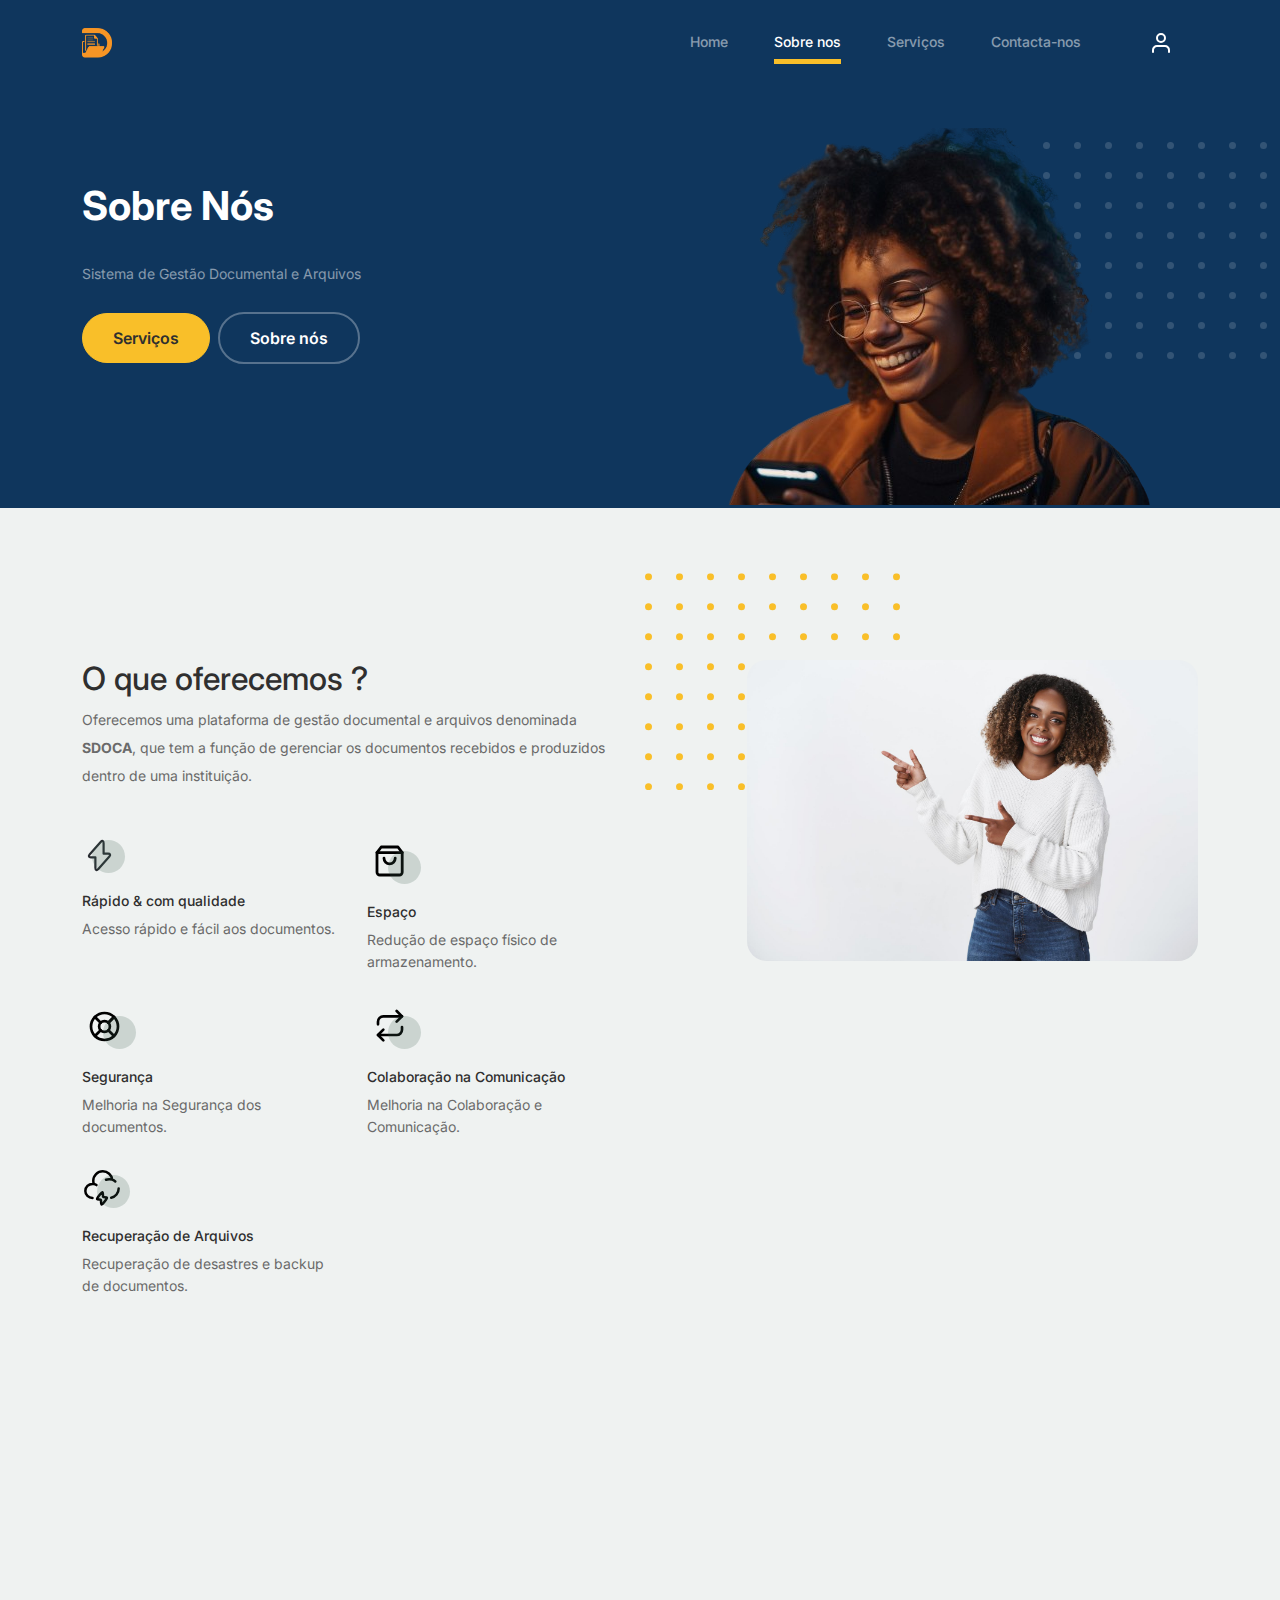
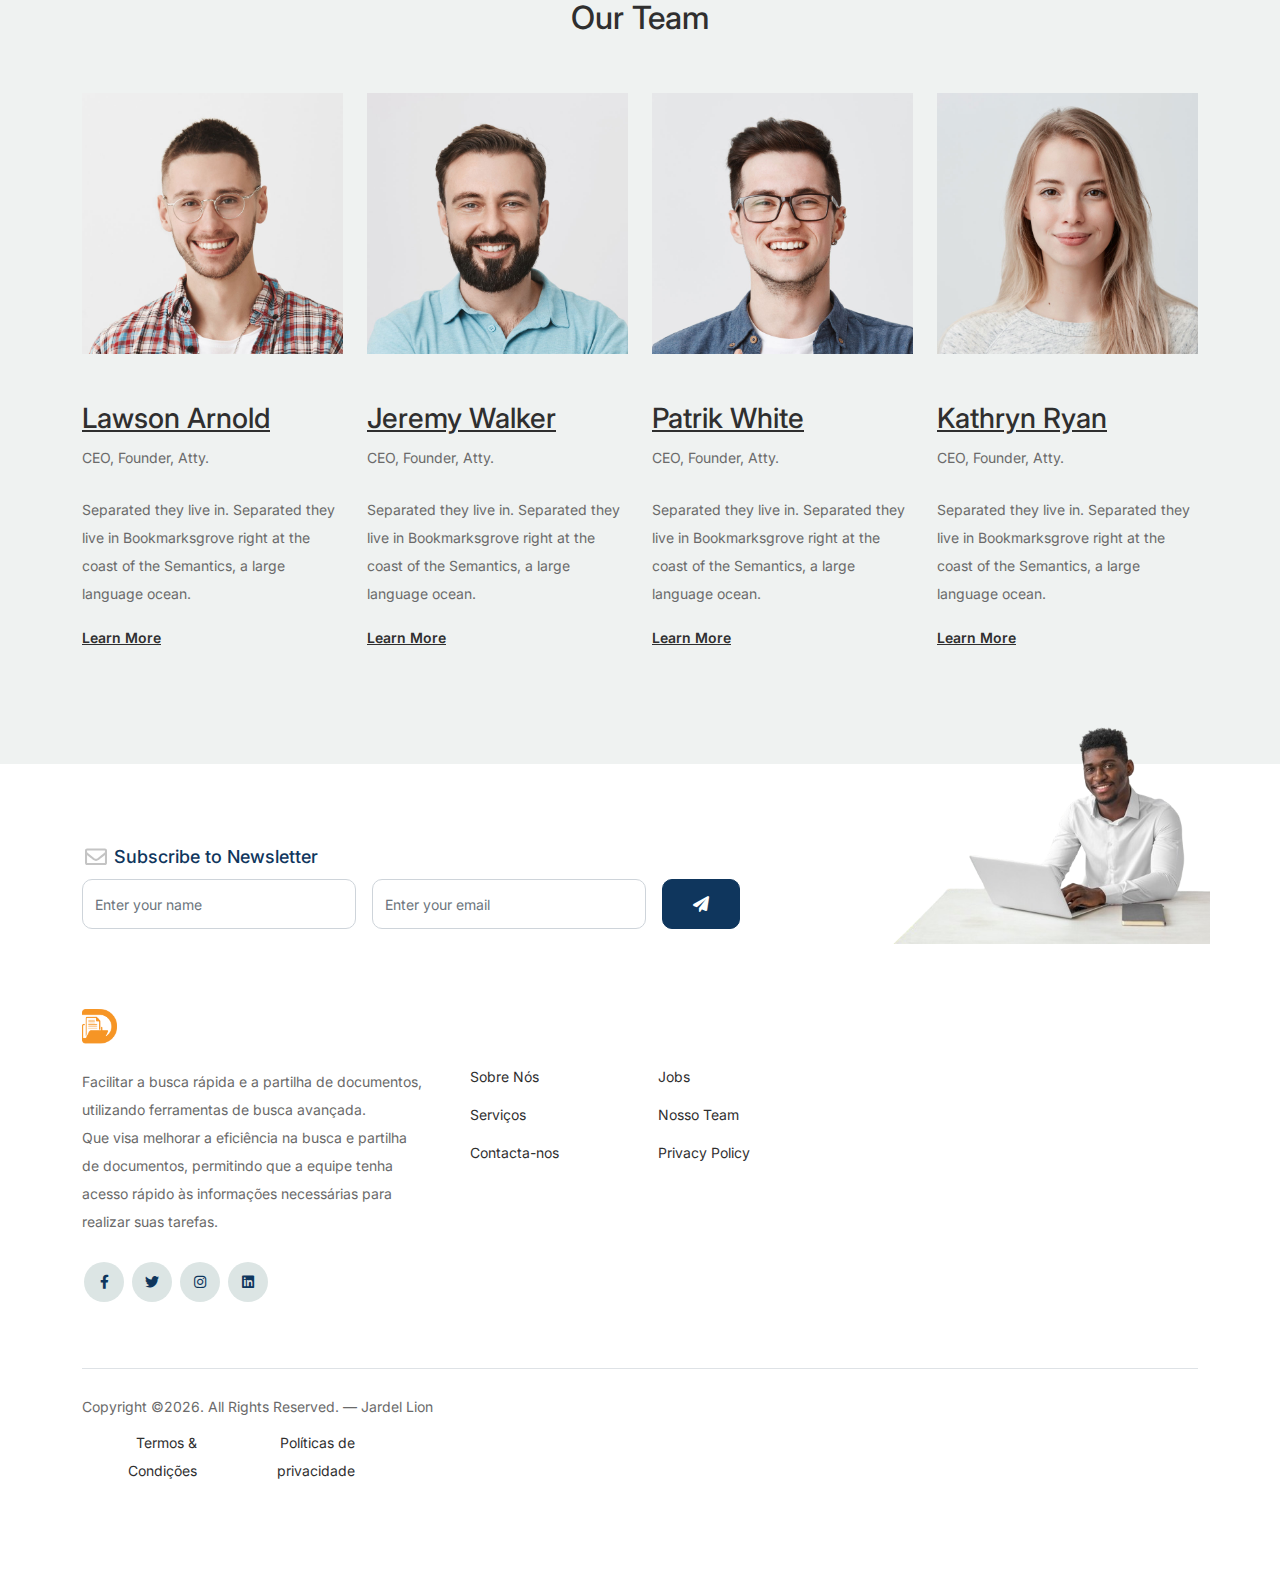
==== about.html @ ec857b17 "Initial commit" ====
<!doctype html>
<html lang="en">
<head>
  <meta charset="utf-8">
  <meta name="viewport" content="width=device-width, initial-scale=1, shrink-to-fit=no">
  <meta name="author" content="Untree.co">
  <link rel="shortcut icon" href="./images/4.PNG">

  <meta name="description" content="" />
  <meta name="keywords" content="bootstrap, bootstrap4" />

		<!-- Bootstrap CSS -->
		<link href="css/bootstrap.min.css" rel="stylesheet">
		<link href="https://cdnjs.cloudflare.com/ajax/libs/font-awesome/6.0.0-beta3/css/all.min.css" rel="stylesheet">
		<link href="css/tiny-slider.css" rel="stylesheet">
		<link href="css/style.css" rel="stylesheet">
		<title>SDOCA - Sobre nos</title>
	</head>

	<body>

		<!-- Start Header/Navigation -->
		<nav class="custom-navbar navbar navbar navbar-expand-md navbar-dark" arial-label="Furni navigation bar">

			<div class="container">
				<a class="navbar-brand" href="index.html">
					<img src="images/4.PNG" alt="sdoca logo" width="30px" height="30px">
				</a>

				<button class="navbar-toggler" type="button" data-bs-toggle="collapse" data-bs-target="#navbarsFurni" aria-controls="navbarsFurni" aria-expanded="false" aria-label="Toggle navigation">
					<span class="navbar-toggler-icon"></span>
				</button>

				<div class="collapse navbar-collapse" id="navbarsFurni">
					<ul class="custom-navbar-nav navbar-nav ms-auto mb-2 mb-md-0">
						<li class="nav-item">
							<a class="nav-link" href="index.html">Home</a>
						</li>
						<li class="active"><a class="nav-link" href="about.html">Sobre nos</a></li>
						<li><a class="nav-link" href="services.html">Serviços</a></li>
						
						<li><a class="nav-link" href="contact.html">Contacta-nos</a></li>
					</ul>

					<ul class="custom-navbar-cta navbar-nav mb-2 mb-md-0 ms-5">
						<li><a class="nav-link" href="#"><img src="images/user.svg"></a></li>
						
					</ul>
				</div>
			</div>
				
		</nav>
		<!-- End Header/Navigation -->

		<!-- Start Hero Section -->
			<div class="hero">
				<div class="container">
					<div class="row justify-content-between">
						<div class="col-lg-5">
							<div class="intro-excerpt">
								<h1>Sobre Nós</h1>
								<p class="mb-4">Sistema de Gestão Documental e Arquivos</p>
								<p><a href="./services.html" class="btn btn-secondary me-2">Serviços</a><a href="./about.html" class="btn btn-white-outline">Sobre nós</a></p>
							
							</div>
						</div>
						<div class="col-lg-7">
							<div class="hero-img-wrap">
								<img src="images/mm-removebg-preview.png" class="img-fluid">
							</div>
						</div>
					</div>
				</div>
			</div>
		<!-- End Hero Section -->

		

	
		<!-- Start Why Choose Us Section -->
		<div class="why-choose-section" style="margin-top:40px;">
			<div class="container">
				<div class="row justify-content-between">
					<div class="col-lg-6">
						<h2 class="section-title">O que oferecemos ?</h2>
						<p>Oferecemos uma plataforma de gestão documental e arquivos denominada <strong>SDOCA</strong>, que tem a função de gerenciar os documentos recebidos e produzidos dentro de uma instituição.</p>

						<div class="row my-5">
							<div class="col-6 col-md-6">
								<div class="feature">
									<div class="icon">
										<img src="images/flash.svg" alt="Image" class="imf-fluid" width="35px">
									</div>
									<h3>Rápido &amp; com qualidade</h3>
									<p>Acesso rápido e fácil aos documentos.</p>
								</div>
							</div>

							<div class="col-6 col-md-6">
								<div class="feature">
									<div class="icon">
										<img src="images/bag.svg" alt="Image" class="imf-fluid">
									</div>
									<h3>Espaço</h3>
									<p>Redução de espaço físico de armazenamento.</p>
								</div>
							</div>

							<div class="col-6 col-md-6">
								<div class="feature">
									<div class="icon">
										<img src="images/support.svg" alt="Image" class="imf-fluid">
									</div>
									<h3>Segurança</h3>
									<p>Melhoria na Segurança dos documentos.</p>
								</div>
							</div>

							<div class="col-6 col-md-6">
								<div class="feature">
									<div class="icon">
										<img src="images/return.svg" alt="Image" class="imf-fluid">
									</div>
									<h3>Colaboração na Comunicação</h3>
									<p>Melhoria na Colaboração e Comunicação.</p>
								</div>
							</div>

							<div class="col-6 col-md-6">
								<div class="feature">
									<div class="icon">
										<img src="./images/cloud.svg" alt="cloud icon" class="imf-fluid" width="40">
									</div>
									<h3>Recuperação de Arquivos</h3>
									<p>Recuperação de desastres e backup de documentos.</p>
								</div>
							</div>

						</div>
					</div>

					<div class="col-lg-5">
						<div class="img-wrap">
							<img src="images/offer.jpg" alt="Image" class="img-fluid">
						</div>
					</div>

				</div>
			</div>
		</div>
		<!-- End Why Choose Us Section -->





		<!-- Start Team Section -->
		<div class="untree_co-section">
			<div class="container">

				<div class="row mb-5">
					<div class="col-lg-5 mx-auto text-center">
						<h2 class="section-title">Our Team</h2>
					</div>
				</div>

				<div class="row">

					<!-- Start Column 1 -->
					<div class="col-12 col-md-6 col-lg-3 mb-5 mb-md-0">
						<img src="images/person_1.jpg" class="img-fluid mb-5">
						<h3 clas><a href="#"><span class="">Lawson</span> Arnold</a></h3>
            <span class="d-block position mb-4">CEO, Founder, Atty.</span>
            <p>Separated they live in.
            Separated they live in Bookmarksgrove right at the coast of the Semantics, a large language ocean.</p>
            <p class="mb-0"><a href="#" class="more dark">Learn More <span class="icon-arrow_forward"></span></a></p>
					</div> 
					<!-- End Column 1 -->

					<!-- Start Column 2 -->
					<div class="col-12 col-md-6 col-lg-3 mb-5 mb-md-0">
						<img src="images/person_2.jpg" class="img-fluid mb-5">

						<h3 clas><a href="#"><span class="">Jeremy</span> Walker</a></h3>
            <span class="d-block position mb-4">CEO, Founder, Atty.</span>
            <p>Separated they live in.
            Separated they live in Bookmarksgrove right at the coast of the Semantics, a large language ocean.</p>
            <p class="mb-0"><a href="#" class="more dark">Learn More <span class="icon-arrow_forward"></span></a></p>

					</div> 
					<!-- End Column 2 -->

					<!-- Start Column 3 -->
					<div class="col-12 col-md-6 col-lg-3 mb-5 mb-md-0">
						<img src="images/person_3.jpg" class="img-fluid mb-5">
						<h3 clas><a href="#"><span class="">Patrik</span> White</a></h3>
            <span class="d-block position mb-4">CEO, Founder, Atty.</span>
            <p>Separated they live in.
            Separated they live in Bookmarksgrove right at the coast of the Semantics, a large language ocean.</p>
            <p class="mb-0"><a href="#" class="more dark">Learn More <span class="icon-arrow_forward"></span></a></p>
					</div> 
					<!-- End Column 3 -->

					<!-- Start Column 4 -->
					<div class="col-12 col-md-6 col-lg-3 mb-5 mb-md-0">
						<img src="images/person_4.jpg" class="img-fluid mb-5">

						<h3 clas><a href="#"><span class="">Kathryn</span> Ryan</a></h3>
            <span class="d-block position mb-4">CEO, Founder, Atty.</span>
            <p>Separated they live in.
            Separated they live in Bookmarksgrove right at the coast of the Semantics, a large language ocean.</p>
            <p class="mb-0"><a href="#" class="more dark">Learn More <span class="icon-arrow_forward"></span></a></p>

          
					</div> 
					<!-- End Column 4 -->

					

				</div>
			</div>
		</div>
		<!-- End Team Section -->

		

	
		

			<!-- Start Footer Section -->
			<footer class="footer-section">
				<div class="container relative">
	
					<div class="sofa-img">
						<img src="images/h.png" alt="Image" class="img-fluid">
					</div>
	
					<div class="row">
						<div class="col-lg-8">
							<div class="subscription-form">
								<h3 class="d-flex align-items-center"><span class="me-1"><img src="images/envelope-outline.svg" alt="Image" class="img-fluid"></span><span>Subscribe to Newsletter</span></h3>
	
								<form action="#" class="row g-3">
									<div class="col-auto">
										<input type="text" class="form-control" placeholder="Enter your name">
									</div>
									<div class="col-auto">
										<input type="email" class="form-control" placeholder="Enter your email">
									</div>
									<div class="col-auto">
										<button class="btn btn-primary">
											<span class="fa fa-paper-plane"></span>
										</button>
									</div>
								</form>
	
							</div>
						</div>
					</div>
	
					<div class="row g-5 mb-5">
						<div class="col-lg-4">
							<div class="mb-4 footer-logo-wrap"><a href="#" class="footer-logo">
								<img src="./images/4.PNG" alt="" width="35px">
							</a></div>
							<p class="mb-4">Facilitar a busca rápida e a partilha de documentos, utilizando ferramentas de busca avançada.<br>
							Que visa melhorar a eficiência na busca e partilha de documentos, permitindo que a equipe tenha acesso rápido às informações necessárias para realizar suas tarefas.</p>
	
							<ul class="list-unstyled custom-social">
								<li><a href="#"><span class="fa fa-brands fa-facebook-f"></span></a></li>
								<li><a href="#"><span class="fa fa-brands fa-twitter"></span></a></li>
								<li><a href="#"><span class="fa fa-brands fa-instagram"></span></a></li>
								<li><a href="#"><span class="fa fa-brands fa-linkedin"></span></a></li>
							</ul>
						</div>
	
						<div class="col-lg-8">
							<div class="row links-wrap">
								<div class="col-6 col-sm-6 col-md-3">
									<ul class="list-unstyled">
										<li><a href="./about.html">Sobre Nós</a></li>
										<li><a href="./services.html">Serviços</a></li>
										<li><a href="./contact.html">Contacta-nos</a></li>
									</ul>
								</div>
	
								
	
								<div class="col-6 col-sm-6 col-md-3">
									<ul class="list-unstyled">
										<li><a href="./services.html">Jobs</a></li>
										<li><a href="./about.html">Nosso Team</a></li>
									
										<li><a href="#">Privacy Policy</a></li>
									</ul>
								</div>
	
							
							</div>
						</div>
	
					</div>
	
					<div class="border-top copyright">
						<div class="row pt-4">
							<div class="col-lg-6">
								<p class="mb-2 text-center text-lg-start">Copyright &copy;<script>document.write(new Date().getFullYear());</script>. All Rights Reserved. &mdash; Jardel Lion </p>
	
							<div class="col-lg-6 text-center text-lg-end">
								<ul class="list-unstyled d-inline-flex ms-auto">
									<li class="me-4"><a href="#">Termos &amp; Condições</a></li>
									<li><a href="#">Políticas de privacidade</a></li>
								</ul>
							</div>
	
						</div>
					</div>
	
				</div>
			</footer>
			<!-- End Footer Section -->	


		<script src="js/bootstrap.bundle.min.js"></script>
		<script src="js/tiny-slider.js"></script>
		<script src="js/custom.js"></script>
	</body>

</html>
---- css/tiny-slider.css ----
.tns-outer{padding:0 !important}.tns-outer [hidden]{display:none !important}.tns-outer [aria-controls],.tns-outer [data-action]{cursor:pointer}.tns-slider{-webkit-transition:all 0s;-moz-transition:all 0s;transition:all 0s}.tns-slider>.tns-item{-webkit-box-sizing:border-box;-moz-box-sizing:border-box;box-sizing:border-box}.tns-horizontal.tns-subpixel{white-space:nowrap}.tns-horizontal.tns-subpixel>.tns-item{display:inline-block;vertical-align:top;white-space:normal}.tns-horizontal.tns-no-subpixel:after{content:'';display:table;clear:both}.tns-horizontal.tns-no-subpixel>.tns-item{float:left}.tns-horizontal.tns-carousel.tns-no-subpixel>.tns-item{margin-right:-100%}.tns-no-calc{position:relative;left:0}.tns-gallery{position:relative;left:0;min-height:1px}.tns-gallery>.tns-item{position:absolute;left:-100%;-webkit-transition:transform 0s, opacity 0s;-moz-transition:transform 0s, opacity 0s;transition:transform 0s, opacity 0s}.tns-gallery>.tns-slide-active{position:relative;left:auto !important}.tns-gallery>.tns-moving{-webkit-transition:all 0.25s;-moz-transition:all 0.25s;transition:all 0.25s}.tns-autowidth{display:inline-block}.tns-lazy-img{-webkit-transition:opacity 0.6s;-moz-transition:opacity 0.6s;transition:opacity 0.6s;opacity:0.6}.tns-lazy-img.tns-complete{opacity:1}.tns-ah{-webkit-transition:height 0s;-moz-transition:height 0s;transition:height 0s}.tns-ovh{overflow:hidden}.tns-visually-hidden{position:absolute;left:-10000em}.tns-transparent{opacity:0;visibility:hidden}.tns-fadeIn{opacity:1;filter:alpha(opacity=100);z-index:0}.tns-normal,.tns-fadeOut{opacity:0;filter:alpha(opacity=0);z-index:-1}.tns-vpfix{white-space:nowrap}.tns-vpfix>div,.tns-vpfix>li{display:inline-block}.tns-t-subp2{margin:0 auto;width:310px;position:relative;height:10px;overflow:hidden}.tns-t-ct{width:2333.3333333%;width:-webkit-calc(100% * 70 / 3);width:-moz-calc(100% * 70 / 3);width:calc(100% * 70 / 3);position:absolute;right:0}.tns-t-ct:after{content:'';display:table;clear:both}.tns-t-ct>div{width:1.4285714%;width:-webkit-calc(100% / 70);width:-moz-calc(100% / 70);width:calc(100% / 70);height:10px;float:left}

/*# sourceMappingURL=sourcemaps/tiny-slider.css.map */
---- css/style.css ----
@import url("https://fonts.googleapis.com/css2?family=Inter:wght@400;500;600;700;800&display=swap");

:root {
  --primary-color: #f69525;
  --secondary-color: #0f365d;
}
body {
  overflow-x: hidden;
  position: relative; }

body {
  font-family: "Inter", sans-serif;
  font-weight: 400;
  line-height: 28px;
  color: #6a6a6a;
  font-size: 14px;
  background-color: #eff2f1; }

a {
  text-decoration: none;
  -webkit-transition: .3s all ease;
  -o-transition: .3s all ease;
  transition: .3s all ease;
  color: #2f2f2f;
  text-decoration: underline; }
  a:hover {
    color: #2f2f2f;
    text-decoration: none; }
  a.more {
    font-weight: 600; }

.custom-navbar {
  background: var(--secondary-color);!important;
  padding-top: 20px;
  padding-bottom: 20px; }
  .custom-navbar .navbar-brand {
    font-size: 32px;
    font-weight: 600; }
    .custom-navbar .navbar-brand > span {
      opacity: .4; }
  .custom-navbar .navbar-toggler {
    border-color: transparent; }
    .custom-navbar .navbar-toggler:active, .custom-navbar .navbar-toggler:focus {
      -webkit-box-shadow: none;
      box-shadow: none;
      outline: none; }
  @media (min-width: 992px) {
    .custom-navbar .custom-navbar-nav li {
      margin-left: 15px;
      margin-right: 15px; } }
  .custom-navbar .custom-navbar-nav li a {
    font-weight: 500;
    color: #ffffff !important;
    opacity: .5;
    -webkit-transition: .3s all ease;
    -o-transition: .3s all ease;
    transition: .3s all ease;
    position: relative; }
    @media (min-width: 768px) {
      .custom-navbar .custom-navbar-nav li a:before {
        content: "";
        position: absolute;
        bottom: 0;
        left: 8px;
        right: 8px;
        background: #f9bf29;
        height: 5px;
        opacity: 1;
        visibility: visible;
        width: 0;
        -webkit-transition: .15s all ease-out;
        -o-transition: .15s all ease-out;
        transition: .15s all ease-out; } }
    .custom-navbar .custom-navbar-nav li a:hover {
      opacity: 1; }
      .custom-navbar .custom-navbar-nav li a:hover:before {
        width: calc(100% - 16px); }
  .custom-navbar .custom-navbar-nav li.active a {
    opacity: 1; }
    .custom-navbar .custom-navbar-nav li.active a:before {
      width: calc(100% - 16px); }
  .custom-navbar .custom-navbar-cta {
    margin-left: 0 !important;
    -webkit-box-orient: horizontal;
    -webkit-box-direction: normal;
    -ms-flex-direction: row;
    flex-direction: row; }
    @media (min-width: 768px) {
      .custom-navbar .custom-navbar-cta {
        margin-left: 40px !important; } }
    .custom-navbar .custom-navbar-cta li {
      margin-left: 0px;
      margin-right: 0px; }
      .custom-navbar .custom-navbar-cta li:first-child {
        margin-right: 20px; }

.hero {
  background: var(--secondary-color);
  padding: calc(4rem - 30px) 0 0rem 0; }
  @media (min-width: 768px) {
    .hero {
      padding: calc(4rem - 30px) 0 4rem 0; } }
  @media (min-width: 992px) {
    .hero {
      padding: calc(8rem - 30px) 0 8rem 0; } }
  .hero .intro-excerpt {
    position: relative;
    z-index: 4; }
    @media (min-width: 992px) {
      .hero .intro-excerpt {
        max-width: 450px; } }
  .hero h1 {
    font-weight: 700;
    color: #ffffff;
    margin-bottom: 30px; }
    @media (min-width: 1400px) {
      .hero h1 {
        font-size: 54px; } }
  .hero p {
    color: rgba(255, 255, 255, 0.5);
    margin-botom: 30px; }
  .hero .hero-img-wrap {
    position: relative; }
    .hero .hero-img-wrap img {
      position: relative;
      top: 0px;
      right: 0px;
      z-index: 2;
      max-width: 780px;
      left: -20px; }
      @media (min-width: 768px) {
        .hero .hero-img-wrap img {
          top:64px;
          right: 0px;
          left: 144px; } }
      @media (min-width: 992px) {
        .hero .hero-img-wrap img {
          left: 0px;
          top: 20px;
          position: absolute;
          right: -50px; } }
      @media (min-width: 1200px) {
        .hero .hero-img-wrap img {
          left: 0px;
          top:-54px;
          right: -100px; } }
    .hero .hero-img-wrap:after {
      content: "";
      position: absolute;
      width: 255px;
      height: 217px;
      background-image: url("../images/dots-light.svg");
      background-size: contain;
      background-repeat: no-repeat;
      right: -100px;
      top: -0px; }
      @media (min-width: 1200px) {
        .hero .hero-img-wrap:after {
          top: -40px; } }

.btn {
  font-weight: 600;
  padding: 12px 30px;
  border-radius: 30px;
  color: #ffffff;
  background: #2f2f2f;
  border-color: #2f2f2f; }
  .btn:hover {
    color: #ffffff;
    background: #222222;
    border-color: #222222; }
  .btn:active, .btn:focus {
    outline: none !important;
    -webkit-box-shadow: none;
    box-shadow: none; }
  .btn.btn-primary {
    background: var(--secondary-color);
    border-color: var(--secondary-color); }
    .btn.btn-primary:hover {
      background: #314d43;
      border-color: #314d43; }
  .btn.btn-secondary {
    color: #2f2f2f;
    background: #f9bf29;
    border-color: #f9bf29; }
    .btn.btn-secondary:hover {
      background: #f8b810;
      border-color: #f8b810; }
  .btn.btn-white-outline {
    background: transparent;
    border-width: 2px;
    border-color: rgba(255, 255, 255, 0.3); }
    .btn.btn-white-outline:hover {
      border-color: white;
      color: #ffffff; }

.section-title {
  color: #2f2f2f; }

.product-section {
  padding: 7rem 0; }
  .product-section .product-item {
    text-align: center;
    text-decoration: none;
    display: block;
    position: relative;
    padding-bottom: 50px;
    cursor: pointer; }
    .product-section .product-item .product-thumbnail {
      margin-bottom: 30px;
      position: relative;
      top: 0;
      -webkit-transition: .3s all ease;
      -o-transition: .3s all ease;
      transition: .3s all ease; }
    .product-section .product-item h3 {
      font-weight: 600;
      font-size: 16px; }
    .product-section .product-item strong {
      font-weight: 800 !important;
      font-size: 18px !important; }
    .product-section .product-item h3, .product-section .product-item strong {
      color: #2f2f2f;
      text-decoration: none; }
    .product-section .product-item .icon-cross {
      position: absolute;
      width: 35px;
      height: 35px;
      display: inline-block;
      background: #2f2f2f;
      bottom: 15px;
      left: 50%;
      -webkit-transform: translateX(-50%);
      -ms-transform: translateX(-50%);
      transform: translateX(-50%);
      margin-bottom: -17.5px;
      border-radius: 50%;
      opacity: 0;
      visibility: hidden;
      -webkit-transition: .3s all ease;
      -o-transition: .3s all ease;
      transition: .3s all ease; }
      .product-section .product-item .icon-cross img {
        position: absolute;
        left: 50%;
        top: 50%;
        -webkit-transform: translate(-50%, -50%);
        -ms-transform: translate(-50%, -50%);
        transform: translate(-50%, -50%); }
    .product-section .product-item:before {
      bottom: 0;
      left: 0;
      right: 0;
      position: absolute;
      content: "";
      background: #dce5e4;
      height: 0%;
      z-index: -1;
      border-radius: 10px;
      -webkit-transition: .3s all ease;
      -o-transition: .3s all ease;
      transition: .3s all ease; }
    .product-section .product-item:hover .product-thumbnail {
      top: -25px; }
    .product-section .product-item:hover .icon-cross {
      bottom: 0;
      opacity: 1;
      visibility: visible; }
    .product-section .product-item:hover:before {
      height: 70%; }

.why-choose-section {
  padding: 7rem 0; }
  .why-choose-section .img-wrap {
    position: relative; }
    .why-choose-section .img-wrap:before {
      position: absolute;
      content: "";
      width: 255px;
      height: 217px;
      background-image: url("../images/dots-yellow.svg");
      background-repeat: no-repeat;
      background-size: contain;
      -webkit-transform: translate(-40%, -40%);
      -ms-transform: translate(-40%, -40%);
      transform: translate(-40%, -40%);
      z-index: -1; }
    .why-choose-section .img-wrap img {
      border-radius: 20px; }

.feature {
  margin-bottom: 30px; }
  .feature .icon {
    display: inline-block;
    position: relative;
    margin-bottom: 20px; }
    .feature .icon:before {
      content: "";
      width: 33px;
      height: 33px;
      position: absolute;
      background: rgba(59, 93, 80, 0.2);
      border-radius: 50%;
      right: -8px;
      bottom: 0; }
  .feature h3 {
    font-size: 14px;
    color: #2f2f2f; }
  .feature p {
    font-size: 14px;
    line-height: 22px;
    color: #6a6a6a; }

.we-help-section {
  padding: 7rem 0; }
  .we-help-section .imgs-grid {
    display: -ms-grid;
    display: grid;
    -ms-grid-columns: (1fr)[27];
    grid-template-columns: repeat(27, 1fr);
    position: relative; }
    .we-help-section .imgs-grid:before {
      position: absolute;
      content: "";
      width: 255px;
      height: 217px;
      background-image: url("../images/dots-green.svg");
      background-size: contain;
      background-repeat: no-repeat;
      -webkit-transform: translate(-40%, -40%);
      -ms-transform: translate(-40%, -40%);
      transform: translate(-40%, -40%);
      z-index: -1; }
    .we-help-section .imgs-grid .grid {
      position: relative; }
      .we-help-section .imgs-grid .grid img {
        border-radius: 20px;
        max-width: 100%; }
      .we-help-section .imgs-grid .grid.grid-1 {
        -ms-grid-column: 1;
        -ms-grid-column-span: 18;
        grid-column: 1 / span 18;
        -ms-grid-row: 1;
        -ms-grid-row-span: 27;
        grid-row: 1 / span 27; }
      .we-help-section .imgs-grid .grid.grid-2 {
        -ms-grid-column: 19;
        -ms-grid-column-span: 27;
        grid-column: 19 / span 27;
        -ms-grid-row: 1;
        -ms-grid-row-span: 5;
        grid-row: 1 / span 5;
        padding-left: 20px; }
      .we-help-section .imgs-grid .grid.grid-3 {
        -ms-grid-column: 14;
        -ms-grid-column-span: 16;
        grid-column: 14 / span 16;
        -ms-grid-row: 6;
        -ms-grid-row-span: 27;
        grid-row: 6 / span 27;
        padding-top: 20px; }

.custom-list {
  width: 100%; }
  .custom-list li {
    display: inline-block;
    width: calc(50% - 20px);
    margin-bottom: 12px;
    line-height: 1.5;
    position: relative;
    padding-left: 20px; }
    .custom-list li:before {
      content: "";
      width: 8px;
      height: 8px;
      border-radius: 50%;
      border: 2px solid var(--secondary-color);
      position: absolute;
      left: 0;
      top: 8px; }

.popular-product {
  padding: 0 0 7rem 0; }
  .popular-product .product-item-sm h3 {
    font-size: 14px;
    font-weight: 700;
    color: #2f2f2f; }
  .popular-product .product-item-sm a {
    text-decoration: none;
    color: #2f2f2f;
    -webkit-transition: .3s all ease;
    -o-transition: .3s all ease;
    transition: .3s all ease; }
    .popular-product .product-item-sm a:hover {
      color: rgba(47, 47, 47, 0.5); }
  .popular-product .product-item-sm p {
    line-height: 1.4;
    margin-bottom: 10px;
    font-size: 14px; }
  .popular-product .product-item-sm .thumbnail {
    margin-right: 10px;
    -webkit-box-flex: 0;
    -ms-flex: 0 0 120px;
    flex: 0 0 120px;
    position: relative; }
    .popular-product .product-item-sm .thumbnail:before {
      content: "";
      position: absolute;
      border-radius: 20px;
      background: #dce5e4;
      width: 98px;
      height: 98px;
      top: 50%;
      left: 50%;
      -webkit-transform: translate(-50%, -50%);
      -ms-transform: translate(-50%, -50%);
      transform: translate(-50%, -50%);
      z-index: -1; }

.testimonial-section {
  padding: 3rem 0 7rem 0; }

.testimonial-slider-wrap {
  position: relative; }
  .testimonial-slider-wrap .tns-inner {
    padding-top: 30px; }
  .testimonial-slider-wrap .item .testimonial-block blockquote {
    font-size: 16px; }
    @media (min-width: 768px) {
      .testimonial-slider-wrap .item .testimonial-block blockquote {
        line-height: 32px;
        font-size: 18px; } }
  .testimonial-slider-wrap .item .testimonial-block .author-info .author-pic {
    margin-bottom: 20px; }
    .testimonial-slider-wrap .item .testimonial-block .author-info .author-pic img {
      max-width: 80px;
      border-radius: 50%; }
  .testimonial-slider-wrap .item .testimonial-block .author-info h3 {
    font-size: 14px;
    font-weight: 700;
    color: #2f2f2f;
    margin-bottom: 0; }
  .testimonial-slider-wrap #testimonial-nav {
    position: absolute;
    top: 50%;
    z-index: 99;
    width: 100%;
    display: none; }
    @media (min-width: 768px) {
      .testimonial-slider-wrap #testimonial-nav {
        display: block; } }
    .testimonial-slider-wrap #testimonial-nav > span {
      cursor: pointer;
      position: absolute;
      width: 58px;
      height: 58px;
      line-height: 58px;
      border-radius: 50%;
      background: rgba(59, 93, 80, 0.1);
      color: #2f2f2f;
      -webkit-transition: .3s all ease;
      -o-transition: .3s all ease;
      transition: .3s all ease; }
      .testimonial-slider-wrap #testimonial-nav > span:hover {
        background: var(--secondary-color);
        color: #ffffff; }
    .testimonial-slider-wrap #testimonial-nav .prev {
      left: -10px; }
    .testimonial-slider-wrap #testimonial-nav .next {
      right: 0; }
  .testimonial-slider-wrap .tns-nav {
    position: absolute;
    bottom: -50px;
    left: 50%;
    -webkit-transform: translateX(-50%);
    -ms-transform: translateX(-50%);
    transform: translateX(-50%); }
    .testimonial-slider-wrap .tns-nav button {
      background: none;
      border: none;
      display: inline-block;
      position: relative;
      width: 0 !important;
      height: 7px !important;
      margin: 2px; }
      .testimonial-slider-wrap .tns-nav button:active, .testimonial-slider-wrap .tns-nav button:focus, .testimonial-slider-wrap .tns-nav button:hover {
        outline: none;
        -webkit-box-shadow: none;
        box-shadow: none;
        background: none; }
      .testimonial-slider-wrap .tns-nav button:before {
        display: block;
        width: 7px;
        height: 7px;
        left: 0;
        top: 0;
        position: absolute;
        content: "";
        border-radius: 50%;
        -webkit-transition: .3s all ease;
        -o-transition: .3s all ease;
        transition: .3s all ease;
        background-color: #d6d6d6; }
      .testimonial-slider-wrap .tns-nav button:hover:before, .testimonial-slider-wrap .tns-nav button.tns-nav-active:before {
        background-color: var(--secondary-color) }

.before-footer-section {
  padding: 7rem 0 12rem 0 !important; }

.blog-section {
  padding: 7rem 0 12rem 0; }
  .blog-section .post-entry a {
    text-decoration: none; }
  .blog-section .post-entry .post-thumbnail {
    display: block;
    margin-bottom: 20px; }
    .blog-section .post-entry .post-thumbnail img {
      border-radius: 20px;
      -webkit-transition: .3s all ease;
      -o-transition: .3s all ease;
      transition: .3s all ease; }
  .blog-section .post-entry .post-content-entry {
    padding-left: 15px;
    padding-right: 15px; }
    .blog-section .post-entry .post-content-entry h3 {
      font-size: 16px;
      margin-bottom: 0;
      font-weight: 600;
      margin-bottom: 7px; }
    .blog-section .post-entry .post-content-entry .meta {
      font-size: 14px; }
      .blog-section .post-entry .post-content-entry .meta a {
        font-weight: 600; }
  .blog-section .post-entry:hover .post-thumbnail img, .blog-section .post-entry:focus .post-thumbnail img {
    opacity: .7; }

.footer-section {
  padding: 80px 0;
  background: #ffffff; }
  .footer-section .relative {
    position: relative; }
  .footer-section a {
    text-decoration: none;
    color: #2f2f2f;
    -webkit-transition: .3s all ease;
    -o-transition: .3s all ease;
    transition: .3s all ease; }
    .footer-section a:hover {
      color: rgba(47, 47, 47, 0.5); }
  .footer-section .subscription-form {
    margin-bottom: 40px;
    position: relative;
    z-index: 2;
    margin-top: 100px; }
    @media (min-width: 992px) {
      .footer-section .subscription-form {
        margin-top: 0px;
        margin-bottom: 80px; } }
    .footer-section .subscription-form h3 {
      font-size: 18px;
      font-weight: 500;
      color: var(--secondary-color) }
    .footer-section .subscription-form .form-control {
      height: 50px;
      border-radius: 10px;
      font-family: "Inter", sans-serif; }
      .footer-section .subscription-form .form-control:active, .footer-section .subscription-form .form-control:focus {
        outline: none;
        -webkit-box-shadow: none;
        box-shadow: none;
        border-color: var(--secondary-color);
        -webkit-box-shadow: 0 1px 4px 0 rgba(0, 0, 0, 0.2);
        box-shadow: 0 1px 4px 0 rgba(0, 0, 0, 0.2); }
      .footer-section .subscription-form .form-control::-webkit-input-placeholder {
        font-size: 14px; }
      .footer-section .subscription-form .form-control::-moz-placeholder {
        font-size: 14px; }
      .footer-section .subscription-form .form-control:-ms-input-placeholder {
        font-size: 14px; }
      .footer-section .subscription-form .form-control:-moz-placeholder {
        font-size: 14px; }
    .footer-section .subscription-form .btn {
      border-radius: 10px !important; }
  .footer-section .sofa-img {
    position: absolute;
    top: -200px;
    z-index: 1;
    right: 0; }
    .footer-section .sofa-img img {
      max-width: 380px; }
  .footer-section .links-wrap {
    margin-top: 0px; }
    @media (min-width: 992px) {
      .footer-section .links-wrap {
        margin-top: 54px; } }
    .footer-section .links-wrap ul li {
      margin-bottom: 10px; }
  .footer-section .footer-logo-wrap .footer-logo {
    font-size: 32px;
    font-weight: 500;
    text-decoration: none;
    color: var(--secondary-color); }
  .footer-section .custom-social li {
    margin: 2px;
    display: inline-block; }
    .footer-section .custom-social li a {
      width: 40px;
      height: 40px;
      text-align: center;
      line-height: 40px;
      display: inline-block;
      background: #dce5e4;
      color: var(--secondary-color);
      border-radius: 50%; }
      .footer-section .custom-social li a:hover {
        background: var(--secondary-color);
        color: #ffffff; }
  .footer-section .border-top {
    border-color: #dce5e4; }
    .footer-section .border-top.copyright {
      font-size: 14px !important; }

.untree_co-section {
  padding: 7rem 0; }

.form-control {
  height: 50px;
  border-radius: 10px;
  font-family: "Inter", sans-serif; }
  .form-control:active, .form-control:focus {
    outline: none;
    -webkit-box-shadow: none;
    box-shadow: none;
    border-color: var(--secondary-color);
    -webkit-box-shadow: 0 1px 4px 0 rgba(0, 0, 0, 0.2);
    box-shadow: 0 1px 4px 0 rgba(0, 0, 0, 0.2); }
  .form-control::-webkit-input-placeholder {
    font-size: 14px; }
  .form-control::-moz-placeholder {
    font-size: 14px; }
  .form-control:-ms-input-placeholder {
    font-size: 14px; }
  .form-control:-moz-placeholder {
    font-size: 14px; }

.service {
  line-height: 1.5; }
  .service .service-icon {
    border-radius: 10px;
    -webkit-box-flex: 0;
    -ms-flex: 0 0 50px;
    flex: 0 0 50px;
    height: 50px;
    line-height: 50px;
    text-align: center;
    background: var(--secondary-color);
    margin-right: 20px;
    color: #ffffff; }

textarea {
  height: auto !important; }

.site-blocks-table {
  overflow: auto; }
  .site-blocks-table .product-thumbnail {
    width: 200px; }
  .site-blocks-table .btn {
    padding: 2px 10px; }
  .site-blocks-table thead th {
    padding: 30px;
    text-align: center;
    border-width: 0px !important;
    vertical-align: middle;
    color: rgba(0, 0, 0, 0.8);
    font-size: 18px; }
  .site-blocks-table td {
    padding: 20px;
    text-align: center;
    vertical-align: middle;
    color: rgba(0, 0, 0, 0.8); }
  .site-blocks-table tbody tr:first-child td {
    border-top: 1px solid var(--secondary-color);!important; }
  .site-blocks-table .btn {
    background: none !important;
    color: #000000;
    border: none;
    height: auto !important; }

.site-block-order-table th {
  border-top: none !important;
  border-bottom-width: 1px !important; }

.site-block-order-table td, .site-block-order-table th {
  color: #000000; }

.couponcode-wrap input {
  border-radius: 10px !important; }

.text-primary {
  color: var(--secondary-color);!important; }

.thankyou-icon {
  position: relative;
  color: var(--secondary-color); }
  .thankyou-icon:before {
    position: absolute;
    content: "";
    width: 50px;
    height: 50px;
    border-radius: 50%;
    background: rgba(59, 93, 80, 0.2); }
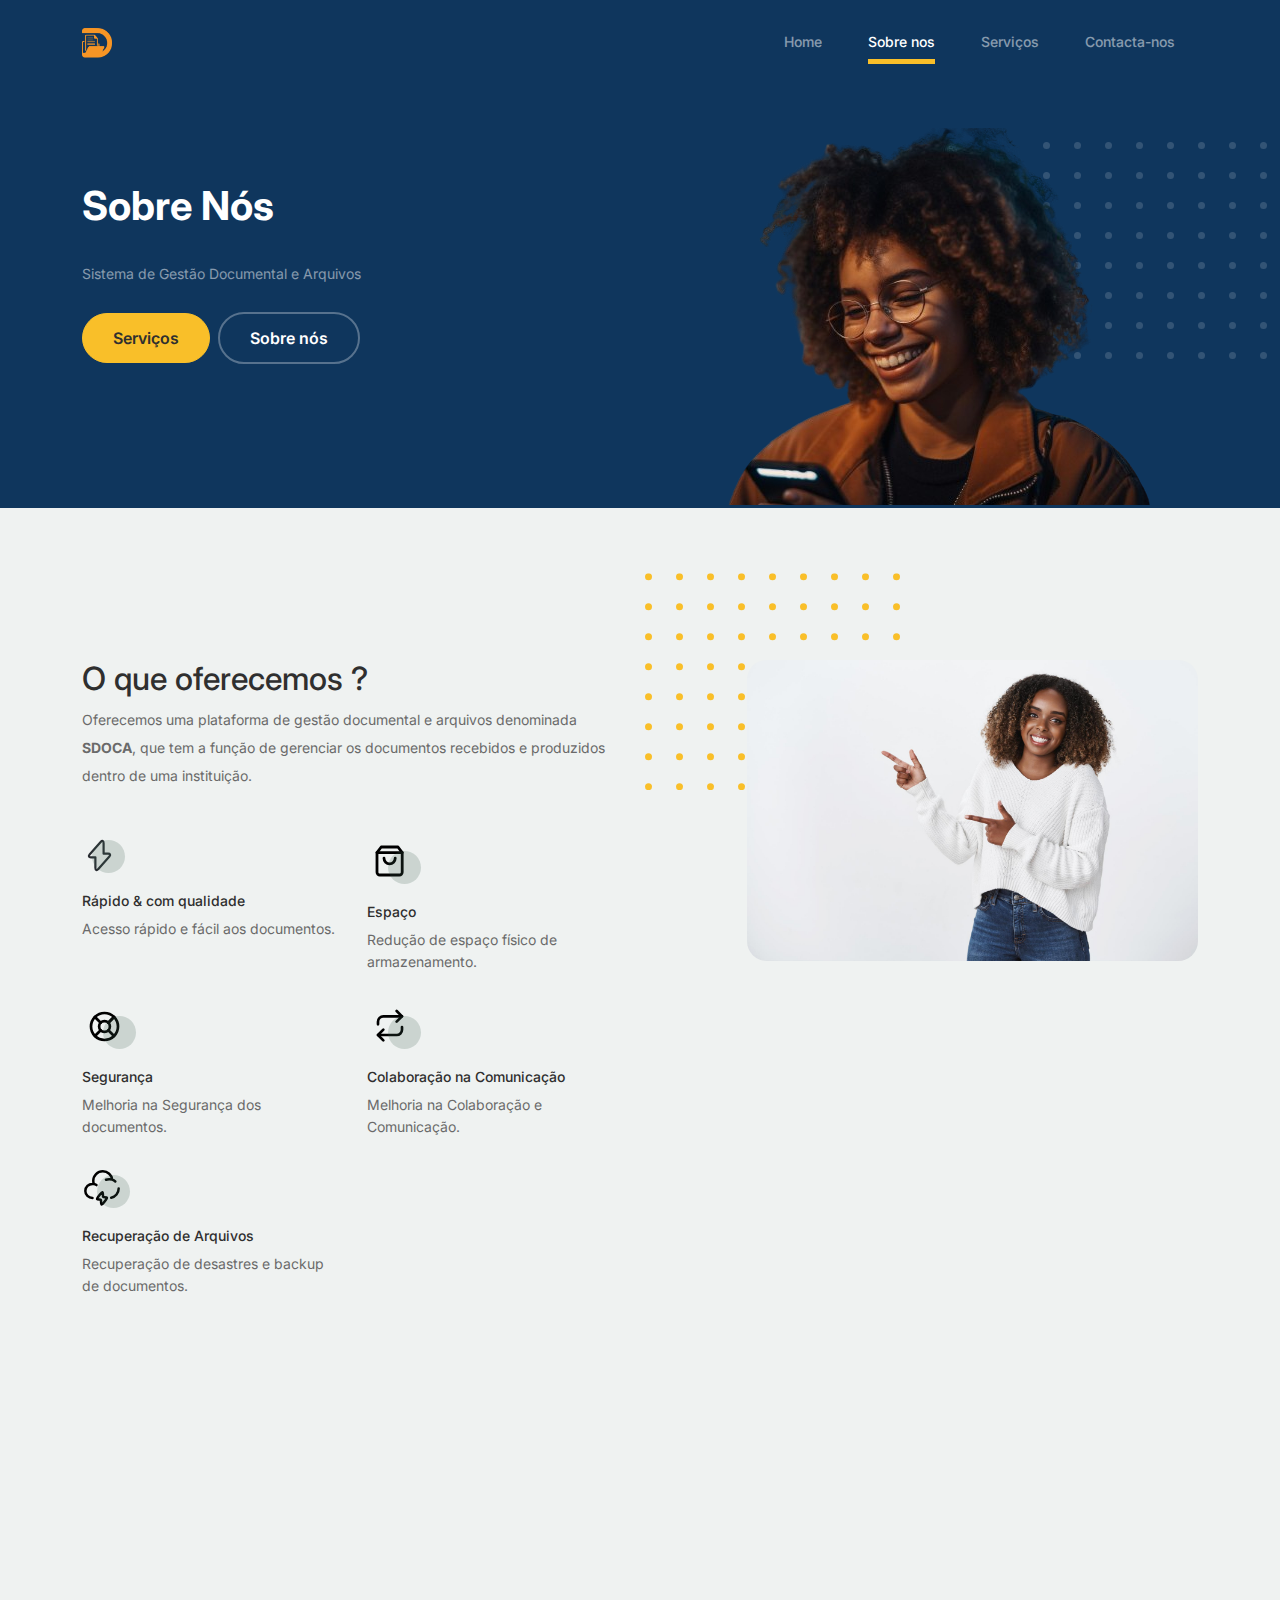
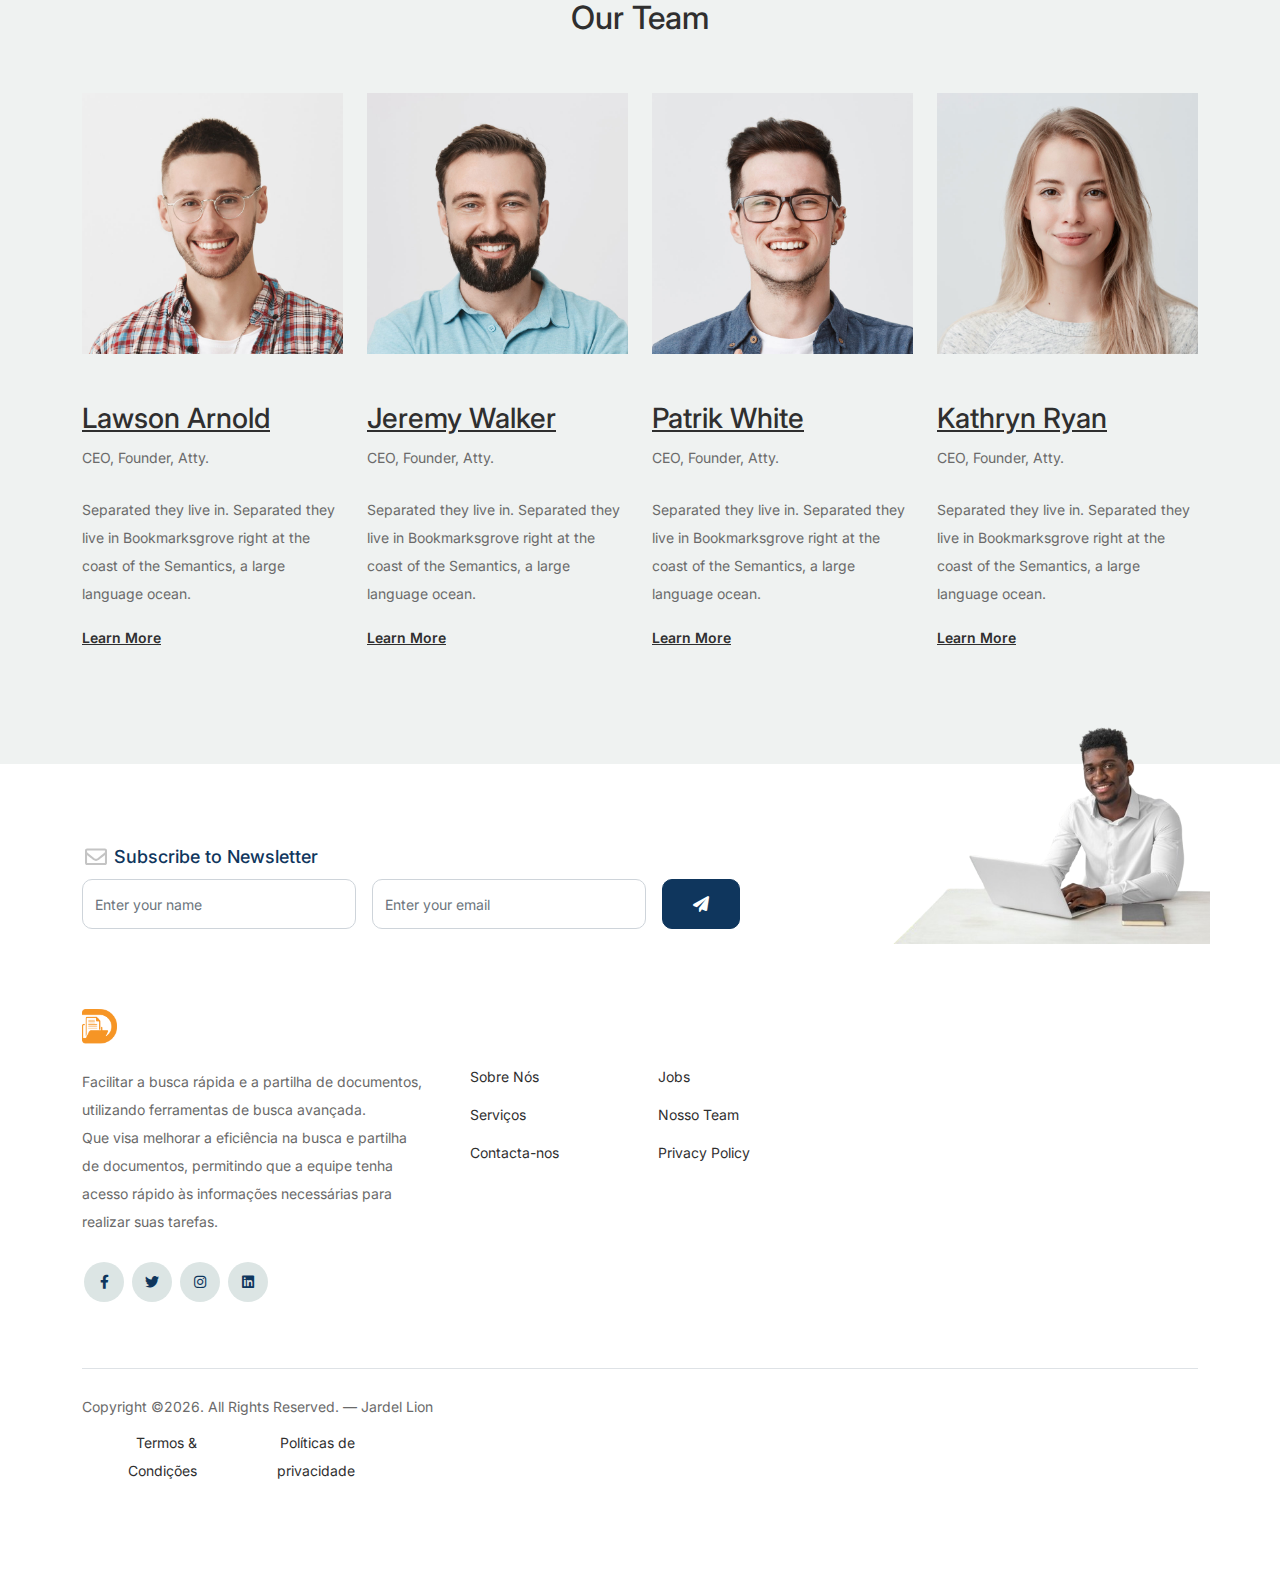
==== commit d765b654: "updated" ====
--- a/about.html
+++ b/about.html
@@ -43,10 +43,10 @@
 						<li><a class="nav-link" href="contact.html">Contacta-nos</a></li>
 					</ul>
 
-					<ul class="custom-navbar-cta navbar-nav mb-2 mb-md-0 ms-5">
+					<!-- <ul class="custom-navbar-cta navbar-nav mb-2 mb-md-0 ms-5">
 						<li><a class="nav-link" href="#"><img src="images/user.svg"></a></li>
 						
-					</ul>
+					</ul> -->
 				</div>
 			</div>
 				
